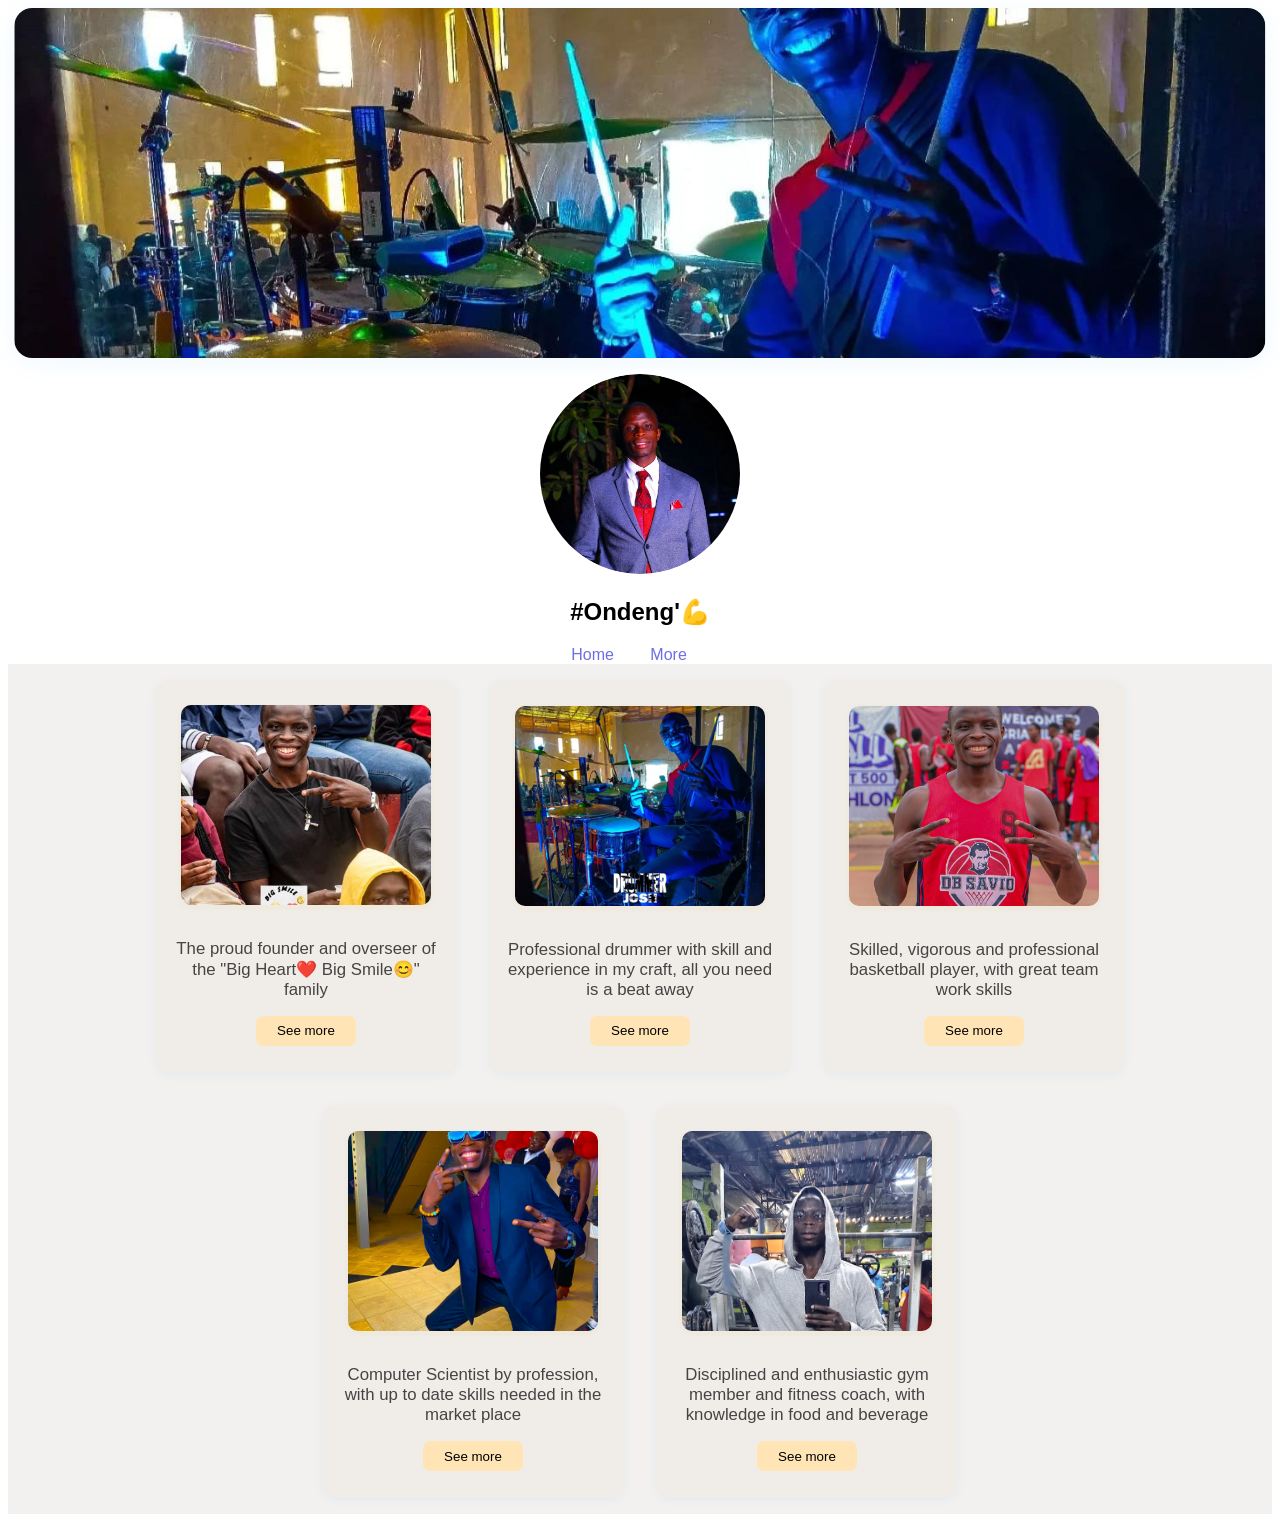
==== index.html @ e4b7d29d "Add files via upload" ====
<!DOCTYPE html>
<html lang="en">
<head>
    <meta charset="UTF-8">
    <meta name="viewport" content="width=device-width, initial-scale=1.0">
    <title>Home</title>
    <link rel="stylesheet" href="style.css">
</head>
<body>
    <div class="top">
        <img class="banner" src="images/IMG-20250420-WA0004- resized.jpg" alt="">
            <div class="profileHeader">
                <img class="profilePic" src="images/profile1.jpg" alt="">
                <h2>#Ondeng'💪</h2>
            </div>
    </div>
    <div class="navBar">
        <a class="home" href="#">Home</a>
        <a class ="more" href="more.html">More</a>
    </div>
    <div class="aboutMe">
        <ul>
            <li class="bhbsFounder">
                <img src="images/pm_1705786225324_cmp.jpg" alt=""><br>
                <p>The proud founder and overseer of the "Big Heart❤️ Big Smile😊" family</p>
                <button class="founderBtn"><a href="more.html">See more</a></button>
            </li>

            <li class="proDrummer">
                <img src="images\IMG-20250420-WA0004.jpg" alt=""><br>
                <p>Professional drummer with skill and experience in my craft, all you need is a beat away</p>
                <button class="drummerBtn"><a href="more.html">See more</a></button>
            </li>

            <li class="bballPlayer">
                <img src="images/WhatsApp Image 2025-10-08 at 18.49.40_791f9d47.jpg" alt=""><br>
                <p>Skilled, vigorous and professional basketball player, with great team work skills</p>
                <button class="playerBtn" ><a href="more.html">See more</a></button>
            </li>

            <li class="ITGuy">
                <img src="images/IMG-20250420-WA0006.jpg" alt=""><br>
                <p>Computer Scientist by profession, with up to date skills needed in the market place</p>
                <button class="ITBtn"><a href="more.html">See more</a></button>
            </li>

            <li class="gymGuy">
                <img class="gymImg" src="images/WhatsApp Image 2025-10-08 at 18.49.15_53863566.jpg" alt=""><br>
                <p>Disciplined and enthusiastic gym member and fitness coach, with knowledge in food and beverage </p>
                <button class="gymBtn"><a href="more.html">See more</a></button>
            </li>
        </ul>
    </div>

    <script>
  window.addEventListener('scroll', function() {
    const topSection = document.querySelector('.profileHeader');
    const body = document.body;
    const scrollY = window.scrollY;

    // When scrolled past 200px (adjust to taste)
    if (scrollY > 300) {
      body.classList.add('scrolled');
    } else {
      body.classList.remove('scrolled');
    }
  });
</script>


</body>
</html>
---- style.css ----
body{
    font-family:'Open Sans', sans-serif;

}
.banner{
    display: block;
    width: 99%;
    height: 350px;
    object-fit: cover;
    object-position: center;
    margin: 0 0 1rem 0;
    background: #e3f2fd;
    border-radius: 18px;
    box-shadow: 0 4px 24px rgba(33,150,243,0.07);
    position: relative;
    left: 50%;
    transform: translateX(-50%);
}

 /* Smooth movement setup */
.top {
  position: relative;
  text-align: center;
  z-index: 10;
}

.profilePic {
  position: relative;
  transition: all 0.6s ease-in-out;
  object-fit: cover;
  z-index: 10;
  width: 200px;
  height: 200px;
    border-radius: 50%;
    margin-top: -70px auto 0 auto;
    /* display: block; */
}

.top h2 {
  position: relative;
  transition: all 0.6s ease-in-out;
}
.scrolled .profileHeader{
    background-color: white;
    top: 0;
    left: 0;
    width: 1000px;
    height: 80px;
    box-shadow: 0 2px 8px white;
    z-index: 999;
    display: flex;
    /* align-items: center; */
    /* justify-content: flex-start;*/
}


/* When scrolled class is added */
.scrolled .profilePic {
  position: fixed;
  display: block;
  top: 15px;
  left: 20px;
  width: 80px;
  height: 80px;
  border-radius: 50%;
  object-fit: cover;
  background-color: white;
  box-shadow: 0 2px 8px white;
  z-index: 1000;
}

.scrolled .profileHeader h2 {
  position: fixed;
  display: block;
  top: 12px;
  left: 110px;
  font-size: 1.4rem;
  background-color: white;
  transition: all 0.6s ease-in-out;
  z-index: 1000;
}


/* NAVBAR */
.navBar{
    display: block;
    text-align: center;
}
.navBar a {
    position: relative;
    left: 5px;
    padding-right: 2rem;
    text-decoration:none;
    color: rgb(111, 111, 228);
}
.navBar a:hover{
    text-decoration: underline;
}


/*ABOUT ME*/
.aboutMe{
    background-color: rgb(243, 241, 239);
    display: flex;
    flex-wrap: wrap;
    gap: 2rem;
    justify-content: center;
}
.aboutMe ul{
    list-style: none;
    padding: 0;
    display: flex;
    flex-wrap: wrap;
    gap: 2rem;
    justify-content: center;
}
.aboutMe li{
    position: relative;
    display: flex;
    flex-direction: column;
    align-items: center;
    width: 270px;
    min-height: 350px;
    border-radius: 14px;
    box-shadow: 0 2px 8px rgba(33,150,243,0.08);
    padding: 1rem 1rem 1.7rem 1rem;
    transition: box-shadow 0.2s;
    background-color: rgb(240, 237, 233);
}
.aboutMe li:hover {
    box-shadow: 0 8px 24px rgba(240, 203, 52, 0.2);
    transform: translateY(-5px);
    transition: all 0.3s ease;
}

.aboutMe .gymGuy .gymImg{
    object-fit: cover;
    object-position: top;
}
.aboutMe li img{
    width: 100%;
    max-width: 250px;
    height: 200px;
    object-fit: cover;
    border-radius: 10px;
    margin-top: auto;
    box-shadow: 0 2px 8px rgba(234, 181, 45, 0.1); 
}

.aboutMe p{
    color: #444;
    font-size: 1.05rem;
    margin: 1rem 0 1rem 0;
    text-align: center;
}

/* LI BUTTONS */
button{
    border: moccasin;
    border-radius: 7px;
    background-color: moccasin;
    width: 100px;
    height: 30px;
}
button a{
    text-decoration: none;
    color: black;
 
}
button:hover{
    animation: blink 2s linear infinite;
}
@keyframes blink{
    0%{scale: 1;}
    50%{scale: 1.2;}
    100%{scale: 1;}
}

/* RESPONSIVE SITE */
/* === Tablet screens (768px – 1024px) === */
@media (min-width: 768px) and (max-width: 1024px) {
  .profilePic {
    width: 160px;
    height: 160px;
    margin-top: -60px;
  }

  .scrolled .profilePic {
    top: 12px;
    left: 18px;
    width: 70px;
    height: 70px;
  }

  .top h2 {
    font-size: 1.4rem;
  }

  .scrolled .profileHeader h2 {
    top: 22px;
    left: 105px;
    font-size: 1.2rem;
  }
}

/* === Mobile devices (up to 767px) === */
@media (max-width: 767px) {
  .profilePic {
    width: 140px;
    height: 140px;
    margin-top: -50px;
  }

  .scrolled .profilePic {
    top: 10px;
    left: 15px;
    width: 65px;
    height: 65px;
  }

  .scrolled .profileHeader h2 {
    top: 20px;
    left: 95px;
    font-size: 1.1rem;
  }
}

/* === Extra Small (up to 480px) === */
@media (max-width: 480px) {
  .profilePic {
    width: 120px;
    height: 120px;
    margin-top: -10px;
  }

  .scrolled .profilePic {
    top: 10px;
    left: 12px;
    width: 55px;
    height: 55px;
  }

  .scrolled .profileHeader h2 {
    top: 18px;
    left: 85px;
    font-size: 1rem;
  }
}
@media (max-width: 1004px) {
  .banner {
    height: 250px;
  }

  .profilePic {
    width: 170px;
    height: 170px;
    margin-top: -10px;
  }

    .scrolled .profilePic {
    top: 22px;  /* make sure it stays visible */
    left: 18px;
    width: 75px;
    height: 75px;
  }

  .top h2 {
    font-size: 1.5rem;
  }

  .scrolled .profileHeader h2 {
    top: 22px;
    left: 95px;
    font-size: 1.2rem;
  }

  .navBar a {
    font-size: 1rem;
    margin: 0 1rem;
  }

  .aboutMe ul {
    gap: 1.5rem;
  }

  .aboutMe li {
    width: 230px;
  }
}

/* === Mobile devices (portrait) === */
@media (max-width: 767px) {
  body {
    font-size: 15px;
  }

  .banner {
    height: 200px;
    border-radius: 0;
  }

  .profilePic {
    width: 140px;
    height: 140px;
    margin-top: -0px;
  }

  .scrolled .profilePic {
    top: 12px; /* prevent clipping at the top */
    left: 15px;
    width: 65px;
    height: 65px;
  }

  .top h2 {
    font-size: 1.3rem;
  }

   .scrolled .profileHeader h2 {
    top: 20px;
    left: 85px;
    font-size: 1.05rem;
  }

  .navBar {
    display: flex;
    justify-content: center;
    gap: 1.2rem;
    flex-wrap: wrap;
  }

  .navBar a {
    font-size: 0.95rem;
  }

  .aboutMe ul {
    flex-direction: column;
    align-items: center;
  }

  .aboutMe li {
    width: 85%;
    min-height: auto;
  }

  .aboutMe li img {
    height: 180px;
  }

  .aboutMe p {
    font-size: 0.95rem;
  }

  button {
    width: 100px;
    height: 32px;
    font-size: 0.9rem;
  }
}

/* === Extra Small (old/small phones) === */
@media (max-width: 480px) {
  .profilePic {
    width: 120px;
    height: 120px;
    margin-top: -5px;
  }

   .scrolled .profilePic {
    top: 10px;
    left: 12px;
    width: 60px;
    height: 60px;
  }
  .top h2 {
    font-size: 1rem;
  }

  .navBar a {
    font-size: 0.9rem;
  }

  .scrolled .profileHeader h2 {
    top: 18px;
    left: 78px;
    font-size: 0.95rem;
  }

  .aboutMe li {
    width: 90%;
  }

  button {
    width: 90px;
    height: 30px;
  }
}



/* MORE PAGE */
.profile{
    position: fixed;
    display: flex;
    align-items: center;
    gap: 20px;
    z-index: 10;
    /* background-color: white; */
    width: 95%;
    padding: 13px;
    border-radius: 10px;
    object-position: center;
    object-fit: cover;
    left: 30px;
}
.profile img{
    border-radius: 50%;
    object-fit: cover;
    width: 130px;
    height: 130px;
}
.profile h2{
    font-size: 25px;
    position: fixed;
    /* display: block; */
    left: 200px;
    top: 60px;
    max-width: fit-content;
}
.moreContainer{
    max-height: fit-content;
    background-color:  rgb(240, 237, 233);
    border-radius: 10px;
    position: relative;
    top: 180px;
    padding-bottom: 100px;
    box-sizing: border-box;
}
/* === Zig-Zag Layout for Image List === */
/* Base container */
.moreContainer ul {
  list-style: none;
  padding: 0;
  margin: 0 auto;
  width: 95%;
  max-width: 1000px;
}

/* Each item */
.moreContainer ul li {
  display: flex;
  align-items: center;
  justify-content: space-between;
  gap: 25px;
  margin: 40px 0;
  background-color: rgb(245, 236, 221);
  border-radius: 10px;
}
.moreContainer ul li:hover{
    transform: translateY(-5px);
    transition: all 0.3s ease;
    box-shadow: 5px 5px 5px 15px rgb(241, 220, 185);
}

/* Images */
.moreContainer ul li img {
  width: 45%;
  max-width: 450px;
  height: auto;
  border-radius: 12px;
  object-fit: cover;
  box-shadow: 0 4px 12px rgba(0, 0, 0, 0.1);
  transition: transform 0.3s ease;
}
.moreContainer ul li img:hover {
  transform: scale(1.03);
}

/* Text */
.moreContainer ul li p {
  width: 45%;
  font-size: 1.1rem;
  color: #333;
  line-height: 1.6;
  padding:10px;
}

/* Zigzag pattern */
.moreContainer ul li:nth-child(odd) {
  flex-direction: row; /* Image left */
}

.moreContainer ul li:nth-child(even) {
  flex-direction: row-reverse; /* Image right */
}

/* FOOTER */

footer {
  position: relative;
  display: flex;
  justify-content: space-between;
  align-items: flex-start;
  background-color: rgb(240, 237, 233);
  padding: 20px 40px;
  border-radius: 10px;
  margin-top: 40px;
  flex-wrap: wrap;
  gap: 2rem;
}

footer div {
  flex: 1;
  min-width: 250px;
}

footer h2 {
  font-size: 1.5rem;
  color: #333;
  margin-bottom: 10px;
}

footer li {
  list-style: none;
  font-size: 1rem;
  line-height: 1.8;
  color: #444;
}

footer a {
  color: rgb(111, 111, 228);
  text-decoration: none;
}

footer a:hover {
  text-decoration: underline;
}

/* --- Medium screens (767px and below) --- */
@media (max-width: 767px) {
  .profile {
    left: 15px;
    gap: 15px;
  }

  .profile img {
    width: 75px;
    height: 75px;
  }

  .profile h2 {
    position: relative;
    font-size: 15px;
    left: 10px;
    top: 0px;
  }

  /* Stack li content vertically */
  .moreContainer ul li {
    flex-direction: column !important;  /* stack vertically */
    align-items: center !important;     /* center everything */
    gap: 10px;
  }

  .moreContainer ul li img,
  .moreContainer ul li p {
    width: 90% !important;              /* responsive width */
  }

  .moreContainer ul li p {
    order: 2 !important;                /* ensure text is below image */
    text-align: center !important;
    font-size: 1rem;
  }
}


/* --- Small screens (600px and below) --- */
@media (max-width: 600px) {
  .profile {
    flex-direction: column;
    align-items: center;
    justify-content: center;
    top: 10px;
    left: 50%;
    transform: translateX(-50%);
    width: 90%;
    gap: 8px;
    padding: 10px;
  }

  .profile img {
    width: 85px;
    height: 85px;
  }

  .profile h2 {
    font-size: 18px;
    text-align: center;
    position: relative;
    left: 0;  /* center text */
    top: 0;
  }

  /* Footer stacking */
  footer {
    flex-direction: column;
    /* align-items: left; */
    text-align: center;
    padding: 20px;
  }

  footer .socials {
    order: 1;
  }

  footer .contact {
    order: 2;
    margin-top: 20px;
  }

  footer div {
    width: 100%;
  }

  footer h2 {
    font-size: 1.2rem;
  }

  footer li {
    font-size: 0.95rem;
    line-height: 1.6;
  }

  footer a {
    display: inline-block;
    word-break: break-word;
  }
}

/* --- Extra small devices (below 400px) --- */
@media (max-width: 400px) {
  .profile img {
    width: 70px;
    height: 70px;
  }

  .profile h2 {
    font-size: 16px;
  }

  .moreContainer ul li img,
  .moreContainer ul li p {
    width: 95%;
  }

  .moreContainer ul li p {
    font-size: 0.9rem;
  }
}
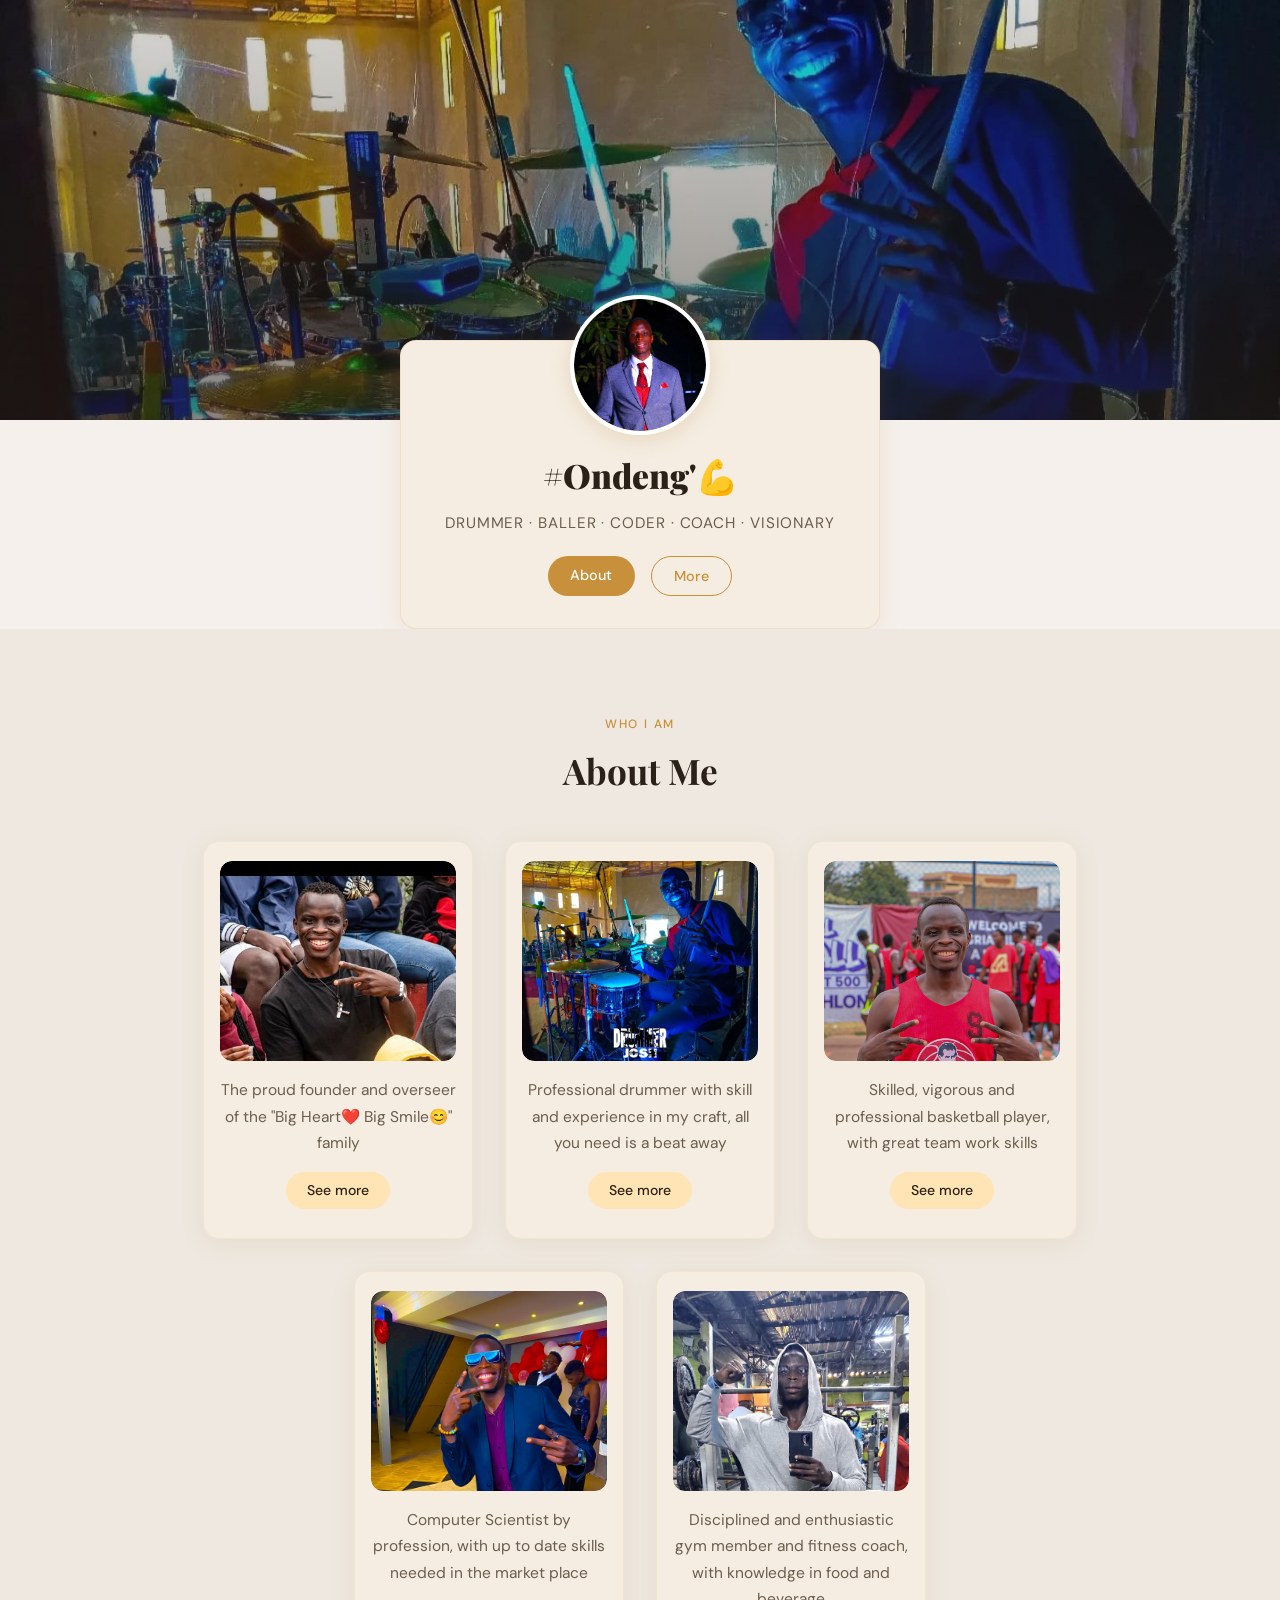
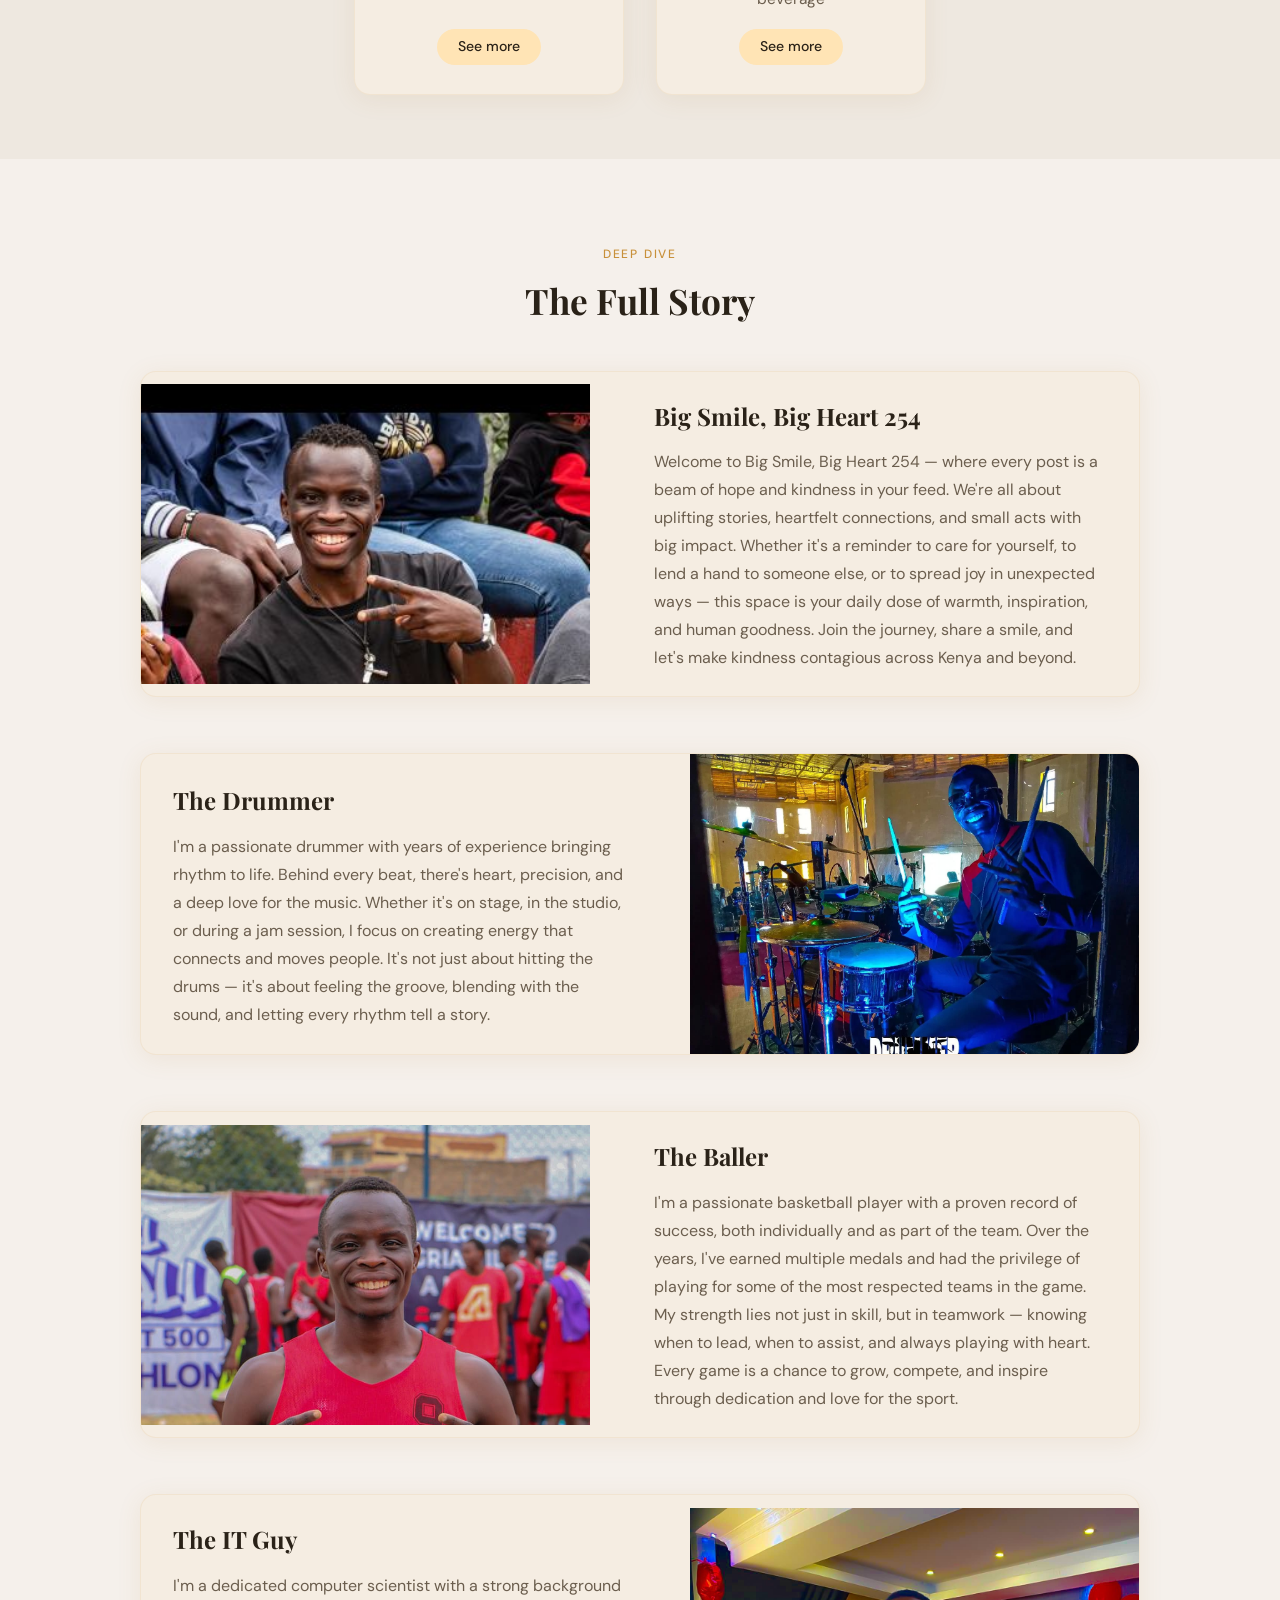
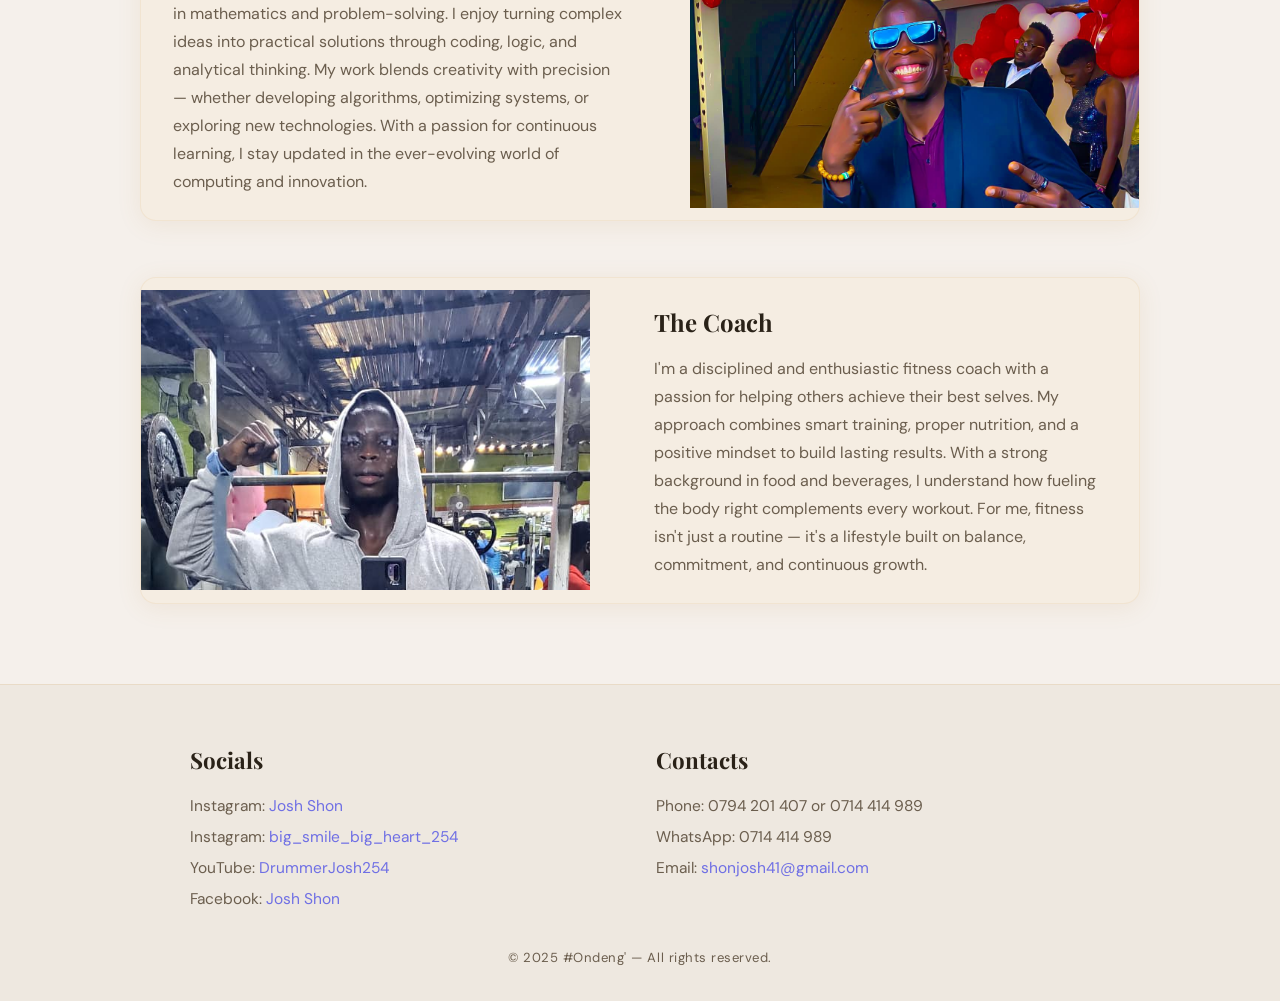
==== commit a65070f1: "Add files via upload" ====
--- a/index.html
+++ b/index.html
@@ -1,72 +1,228 @@
 <!DOCTYPE html>
 <html lang="en">
 <head>
-    <meta charset="UTF-8">
-    <meta name="viewport" content="width=device-width, initial-scale=1.0">
-    <title>Home</title>
-    <link rel="stylesheet" href="style.css">
+  <meta charset="UTF-8">
+  <meta name="viewport" content="width=device-width, initial-scale=1.0">
+  <title>#Ondeng' | Portfolio</title>
+  <link rel="stylesheet" href="styles.css">
+  <link href="https://fonts.googleapis.com/css2?family=Playfair+Display:wght@700;900&family=DM+Sans:wght@300;400;500&display=swap" rel="stylesheet">
 </head>
 <body>
-    <div class="top">
-        <img class="banner" src="images/IMG-20250420-WA0004- resized.jpg" alt="">
-            <div class="profileHeader">
-                <img class="profilePic" src="images/profile1.jpg" alt="">
-                <h2>#Ondeng'💪</h2>
-            </div>
-    </div>
-    <div class="navBar">
-        <a class="home" href="#">Home</a>
-        <a class ="more" href="more.html">More</a>
-    </div>
-    <div class="aboutMe">
+
+  <!-- ═══════════════════════════════════════════
+       FIXED NAV (appears on scroll)
+  ═══════════════════════════════════════════ -->
+  <header class="stickyNav" id="stickyNav">
+    <div class="stickyNav__inner">
+      <div class="stickyNav__profile">
+        <img src="../images/profile1.jpg" alt="Ondeng profile" class="stickyNav__pic">
+        <span class="stickyNav__name">#Ondeng'💪</span>
+      </div>
+      <nav class="stickyNav__links">
+        <a href="#home">Home</a>
+        <a href="#about">About</a>
+        <a href="#more">More</a>
+        <a href="#contact">Contact</a>
+      </nav>
+    </div>
+  </header>
+
+  <!-- HEADER -->
+  <section class="hero" id="home">
+    <div class="hero__bannerWrap">
+      <img class="hero__banner" src="../images/IMG-20250420-WA0004- resized.jpg" alt="Banner">
+      <div class="hero__bannerOverlay"></div>
+    </div>
+    <div class="hero__profileCard">
+      <img class="hero__pic" src="../images/profile1.jpg" alt="Profile">
+      <h1 class="hero__name">#Ondeng'💪</h1>
+      <p class="hero__tagline">Drummer · Baller · Coder · Coach · Visionary</p>
+      <div class="hero__navLinks">
+        <a href="#about">About</a>
+        <a href="#more">More</a>
+      </div>
+    </div>
+  </section>
+
+<!-- ABOUT ME -->
+  <section class="about" id="about">
+    <div class="section__header">
+      <span class="section__label">Who I Am</span>
+      <h2 class="section__title">About Me</h2>
+    </div>
+    <ul class="about__grid">
+
+      <li class="about__card bhbsFounder">
+        <div class="about__imgWrap">
+          <img src="../images/pm_1705786225324_cmp.jpg" alt="BHBS Founder">
+        </div>
+        <p>The proud founder and overseer of the "Big Heart❤️ Big Smile😊" family</p>
+        <a href="#bhbs" class="card__btn">See more</a>
+      </li>
+
+      <li class="about__card proDrummer">
+        <div class="about__imgWrap">
+          <img src="../images/IMG-20250420-WA0004.jpg" alt="Drummer">
+        </div>
+        <p>Professional drummer with skill and experience in my craft, all you need is a beat away</p>
+        <a href="#drummer" class="card__btn">See more</a>
+      </li>
+
+      <li class="about__card bballPlayer">
+        <div class="about__imgWrap">
+          <img src="../images/WhatsApp Image 2025-10-08 at 18.49.40_791f9d47.jpg" alt="Basketball Player">
+        </div>
+        <p>Skilled, vigorous and professional basketball player, with great team work skills</p>
+        <a href="#bball" class="card__btn">See more</a>
+      </li>
+
+      <li class="about__card ITGuy">
+        <div class="about__imgWrap">
+          <img src="../images/IMG-20250420-WA0006.jpg" alt="IT Guy">
+        </div>
+        <p>Computer Scientist by profession, with up to date skills needed in the market place</p>
+        <a href="#it" class="card__btn">See more</a>
+      </li>
+
+      <li class="about__card gymGuy">
+        <div class="about__imgWrap">
+          <img src="../images/WhatsApp Image 2025-10-08 at 18.49.15_53863566.jpg" alt="Fitness Coach">
+        </div>
+        <p>Disciplined and enthusiastic gym member and fitness coach, with knowledge in food and beverage</p>
+        <a href="#gym" class="card__btn">See more</a>
+      </li>
+
+    </ul>
+  </section>
+
+<!-- MORE -->
+  <section class="more" id="more">
+    <div class="section__header">
+      <span class="section__label">Deep Dive</span>
+      <h2 class="section__title">The Full Story</h2>
+    </div>
+
+    <ul class="more__list">
+
+      <li class="more__item" id="bhbs">
+        <div class="more__imgWrap">
+          <img src="../images/pm_1705786225324_cmp.jpg" alt="Big Smile Big Heart 254">
+        </div>
+        <div class="more__text">
+          <h3>Big Smile, Big Heart 254</h3>
+          <p>Welcome to Big Smile, Big Heart 254 — 
+            where every post is a beam of hope and kindness in your feed. 
+            We're all about uplifting stories, heartfelt connections, 
+            and small acts with big impact. Whether it's a reminder to care for yourself, 
+            to lend a hand to someone else, or to spread joy in unexpected ways — 
+            this space is your daily dose of warmth, inspiration, and human goodness. 
+            Join the journey, share a smile, and let's make kindness contagious 
+            across Kenya and beyond.
+          </p>
+        </div>
+      </li>
+
+      <li class="more__item" id="drummer">
+        <div class="more__imgWrap">
+          <img src="../images/IMG-20250420-WA0004.jpg" alt="Drummer">
+        </div>
+        <div class="more__text">
+          <h3>The Drummer</h3>
+          <p>I'm a passionate drummer with years of experience bringing rhythm to life. Behind every beat, there's heart, precision, and a deep love for the music. Whether it's on stage, in the studio, or during a jam session, I focus on creating energy that connects and moves people. It's not just about hitting the drums — it's about feeling the groove, blending with the sound, and letting every rhythm tell a story.</p>
+        </div>
+      </li>
+
+      <li class="more__item" id="bball">
+        <div class="more__imgWrap">
+          <img src="../images/WhatsApp Image 2025-10-08 at 18.49.40_791f9d47.jpg" alt="Basketball Player">
+        </div>
+        <div class="more__text">
+          <h3>The Baller</h3>
+          <p>I'm a passionate basketball player with a proven record of success, both individually and as part of the team. Over the years, I've earned multiple medals and had the privilege of playing for some of the most respected teams in the game. My strength lies not just in skill, but in teamwork — knowing when to lead, when to assist, and always playing with heart. Every game is a chance to grow, compete, and inspire through dedication and love for the sport.</p>
+        </div>
+      </li>
+
+      <li class="more__item" id="it">
+        <div class="more__imgWrap">
+          <img src="../images/IMG-20250420-WA0006.jpg" alt="Computer Scientist">
+        </div>
+        <div class="more__text">
+          <h3>The IT Guy</h3>
+          <p>I'm a dedicated computer scientist with a strong background in mathematics and problem-solving. I enjoy turning complex ideas into practical solutions through coding, logic, and analytical thinking. My work blends creativity with precision — whether developing algorithms, optimizing systems, or exploring new technologies. With a passion for continuous learning, I stay updated in the ever-evolving world of computing and innovation.</p>
+        </div>
+      </li>
+
+      <li class="more__item" id="gym">
+        <div class="more__imgWrap">
+          <img src="../images/WhatsApp Image 2025-10-08 at 18.49.15_53863566.jpg" alt="Fitness Coach">
+        </div>
+        <div class="more__text">
+          <h3>The Coach</h3>
+          <p>I'm a disciplined and enthusiastic fitness coach with a passion for helping others achieve their best selves. My approach combines smart training, proper nutrition, and a positive mindset to build lasting results. With a strong background in food and beverages, I understand how fueling the body right complements every workout. For me, fitness isn't just a routine — it's a lifestyle built on balance, commitment, and continuous growth.</p>
+        </div>
+      </li>
+
+    </ul>
+  </section>
+
+<!-- FOOTER CONTACTS -->
+  <footer class="footer" id="contact">
+    <div class="footer__inner">
+      <div class="footer__socials">
+        <h2>Socials</h2>
         <ul>
-            <li class="bhbsFounder">
-                <img src="images/pm_1705786225324_cmp.jpg" alt=""><br>
-                <p>The proud founder and overseer of the "Big Heart❤️ Big Smile😊" family</p>
-                <button class="founderBtn"><a href="more.html">See more</a></button>
-            </li>
-
-            <li class="proDrummer">
-                <img src="images\IMG-20250420-WA0004.jpg" alt=""><br>
-                <p>Professional drummer with skill and experience in my craft, all you need is a beat away</p>
-                <button class="drummerBtn"><a href="more.html">See more</a></button>
-            </li>
-
-            <li class="bballPlayer">
-                <img src="images/WhatsApp Image 2025-10-08 at 18.49.40_791f9d47.jpg" alt=""><br>
-                <p>Skilled, vigorous and professional basketball player, with great team work skills</p>
-                <button class="playerBtn" ><a href="more.html">See more</a></button>
-            </li>
-
-            <li class="ITGuy">
-                <img src="images/IMG-20250420-WA0006.jpg" alt=""><br>
-                <p>Computer Scientist by profession, with up to date skills needed in the market place</p>
-                <button class="ITBtn"><a href="more.html">See more</a></button>
-            </li>
-
-            <li class="gymGuy">
-                <img class="gymImg" src="images/WhatsApp Image 2025-10-08 at 18.49.15_53863566.jpg" alt=""><br>
-                <p>Disciplined and enthusiastic gym member and fitness coach, with knowledge in food and beverage </p>
-                <button class="gymBtn"><a href="more.html">See more</a></button>
-            </li>
+          <li>Instagram: <a href="https://www.instagram.com/joshshon/">Josh Shon</a></li>
+          <li>Instagram: <a href="https://www.instagram.com/big_smile_big_heart_254/">big_smile_big_heart_254</a></li>
+          <li>YouTube: <a href="https://www.youtube.com/@drummerjosh4453">DrummerJosh254</a></li>
+          <li>Facebook: <a href="https://www.facebook.com/josh.shon">Josh Shon</a></li>
         </ul>
-    </div>
-
-    <script>
-  window.addEventListener('scroll', function() {
-    const topSection = document.querySelector('.profileHeader');
-    const body = document.body;
-    const scrollY = window.scrollY;
-
-    // When scrolled past 200px (adjust to taste)
-    if (scrollY > 300) {
-      body.classList.add('scrolled');
-    } else {
-      body.classList.remove('scrolled');
-    }
-  });
-</script>
-
+      </div>
+      <div class="footer__contact">
+        <h2>Contacts</h2>
+        <ul>
+          <li>Phone: 0794 201 407 or 0714 414 989</li>
+          <li>WhatsApp: 0714 414 989</li>
+          <li>Email: <a href="mailto:shonjosh41@gmail.com">shonjosh41@gmail.com</a></li>
+        </ul>
+      </div>
+    </div>
+    <p class="footer__copy">© 2025 #Ondeng' — All rights reserved.</p>
+  </footer>
+
+  <script>
+    // Sticky nav on scroll
+    const nav = document.getElementById('stickyNav');
+    window.addEventListener('scroll', () => {
+      if (window.scrollY > 320) {
+        nav.classList.add('stickyNav--visible');
+      } else {
+        nav.classList.remove('stickyNav--visible');
+      }
+    });
+
+    // Smooth scroll for anchor links
+    document.querySelectorAll('a[href^="#"]').forEach(anchor => {
+      anchor.addEventListener('click', function(e) {
+        const target = document.querySelector(this.getAttribute('href'));
+        if (target) {
+          e.preventDefault();
+          target.scrollIntoView({ behavior: 'smooth' });
+        }
+      });
+    });
+
+    // Scroll reveal for cards and more items
+    const revealEls = document.querySelectorAll('.about__card, .more__item');
+    const observer = new IntersectionObserver((entries) => {
+      entries.forEach(entry => {
+        if (entry.isIntersecting) {
+          entry.target.classList.add('revealed');
+          observer.unobserve(entry.target);
+        }
+      });
+    }, { threshold: 0.12 });
+    revealEls.forEach(el => observer.observe(el));
+  </script>
 
 </body>
-</html>+</html>
--- a/styles.css
+++ b/styles.css
@@ -0,0 +1,685 @@
+@import url('https://fonts.googleapis.com/css2?family=Playfair+Display:wght@700;900&family=DM+Sans:wght@300;400;500&display=swap');
+
+:root {
+  --clr-bg:        #f5f0eb;
+  --clr-surface:   #eee8e0;
+  --clr-card:      #f5ede2;
+  --clr-accent:    #c8903a;
+  --clr-accent2:   #8b5e27;
+  --clr-text:      #2a2218;
+  --clr-muted:     #6b5e4e;
+  --clr-link:      #6f6fe4;
+  --clr-white:     #ffffff;
+  --clr-nav-bg:    rgba(245, 240, 235, 0.96);
+
+  --font-display:  'Playfair Display', Georgia, serif;
+  --font-body:     'DM Sans', 'Open Sans', sans-serif;
+
+  --radius-card:   16px;
+  --radius-img:    12px;
+  --shadow-card:   0 4px 24px rgba(180, 130, 60, 0.10);
+  --shadow-hover:  0 12px 36px rgba(180, 130, 60, 0.18);
+  --transition:    0.3s ease;
+}
+
+*, *::before, *::after {
+  box-sizing: border-box;
+  margin: 0;
+  padding: 0;
+}
+
+html {
+  scroll-behavior: smooth;
+}
+
+body {
+  font-family: var(--font-body);
+  background-color: var(--clr-bg);
+  color: var(--clr-text);
+  font-size: 16px;
+  line-height: 1.7;
+}
+
+ul { list-style: none; }
+
+a {
+  color: var(--clr-link);
+  text-decoration: none;
+}
+a:hover { text-decoration: underline; }
+
+img {
+  display: block;
+  max-width: 100%;
+}
+
+
+.stickyNav {
+  position: fixed;
+  top: 0;
+  left: 0;
+  width: 100%;
+  z-index: 1000;
+  background: var(--clr-nav-bg);
+  backdrop-filter: blur(10px);
+  border-bottom: 1px solid rgba(200, 144, 58, 0.18);
+  padding: 0 2rem;
+  height: 70px;
+  display: flex;
+  align-items: center;
+
+  opacity: 0;
+  transform: translateY(-100%);
+  transition: opacity 0.4s ease, transform 0.4s ease;
+  pointer-events: none;
+}
+
+.stickyNav--visible {
+  opacity: 1;
+  transform: translateY(0);
+  pointer-events: all;
+}
+
+.stickyNav__inner {
+  width: 100%;
+  max-width: 1100px;
+  margin: 0 auto;
+  display: flex;
+  align-items: center;
+  justify-content: space-between;
+}
+
+.stickyNav__profile {
+  display: flex;
+  align-items: center;
+  gap: 12px;
+}
+
+.stickyNav__pic {
+  width: 44px;
+  height: 44px;
+  border-radius: 50%;
+  object-fit: cover;
+  border: 2px solid var(--clr-accent);
+}
+
+.stickyNav__name {
+  font-family: var(--font-display);
+  font-size: 1.1rem;
+  color: var(--clr-text);
+  font-weight: 700;
+}
+
+.stickyNav__links {
+  display: flex;
+  gap: 2rem;
+}
+
+.stickyNav__links a {
+  font-size: 0.9rem;
+  font-weight: 500;
+  color: var(--clr-muted);
+  text-decoration: none;
+  letter-spacing: 0.04em;
+  transition: color var(--transition);
+}
+.stickyNav__links a:hover {
+  color: var(--clr-accent);
+  text-decoration: none;
+}
+
+.hero {
+  position: relative;
+  width: 100%;
+  min-height: 520px;
+  overflow: hidden;
+}
+
+.hero__bannerWrap {
+  position: relative;
+  width: 100%;
+  height: 420px;
+}
+
+.hero__banner {
+  width: 100%;
+  height: 100%;
+  object-fit: cover;
+  object-position: center;
+  display: block;
+}
+
+.hero__bannerOverlay {
+  position: absolute;
+  inset: 0;
+  background: linear-gradient(
+    to bottom,
+    rgba(42, 34, 24, 0.18) 0%,
+    rgba(42, 34, 24, 0.55) 100%
+  );
+}
+
+.hero__profileCard {
+  position: relative;
+  z-index: 2;
+  display: flex;
+  flex-direction: column;
+  align-items: center;
+  margin: -80px auto 0 auto;
+  max-width: 480px;
+  background: var(--clr-card);
+  border-radius: var(--radius-card);
+  box-shadow: var(--shadow-card);
+  padding: 1.5rem 2rem 2rem 2rem;
+  text-align: center;
+  border: 1px solid rgba(200, 144, 58, 0.15);
+}
+
+.hero__pic {
+  width: 140px;
+  height: 140px;
+  border-radius: 50%;
+  object-fit: cover;
+  border: 4px solid var(--clr-white);
+  box-shadow: 0 4px 20px rgba(180, 130, 60, 0.22);
+  margin-top: -70px;
+}
+
+.hero__name {
+  font-family: var(--font-display);
+  font-size: 2.1rem;
+  font-weight: 900;
+  color: var(--clr-text);
+  margin-top: 0.75rem;
+}
+
+.hero__tagline {
+  font-size: 0.95rem;
+  color: var(--clr-muted);
+  letter-spacing: 0.06em;
+  text-transform: uppercase;
+  margin-top: 0.4rem;
+}
+
+.hero__navLinks {
+  display: flex;
+  gap: 1rem;
+  margin-top: 1.2rem;
+}
+
+.hero__navLinks a {
+  display: inline-block;
+  padding: 0.45rem 1.4rem;
+  border-radius: 30px;
+  font-size: 0.9rem;
+  font-weight: 500;
+  text-decoration: none;
+  transition: background var(--transition), color var(--transition);
+}
+
+.hero__navLinks a:first-child {
+  background: var(--clr-accent);
+  color: var(--clr-white);
+}
+.hero__navLinks a:first-child:hover {
+  background: var(--clr-accent2);
+  text-decoration: none;
+}
+
+.hero__navLinks a:last-child {
+  background: transparent;
+  color: var(--clr-accent);
+  border: 1.5px solid var(--clr-accent);
+}
+.hero__navLinks a:last-child:hover {
+  background: var(--clr-accent);
+  color: var(--clr-white);
+  text-decoration: none;
+}
+
+.section__header {
+  text-align: center;
+  margin-bottom: 2.5rem;
+}
+
+.section__label {
+  display: inline-block;
+  font-size: 0.75rem;
+  font-weight: 500;
+  letter-spacing: 0.15em;
+  text-transform: uppercase;
+  color: var(--clr-accent);
+  margin-bottom: 0.4rem;
+}
+
+.section__title {
+  font-family: var(--font-display);
+  font-size: 2.2rem;
+  font-weight: 700;
+  color: var(--clr-text);
+}
+
+/* ABOUT */
+.about {
+  background-color: var(--clr-surface);
+  padding: 5rem 1.5rem 4rem 1.5rem;
+}
+
+.about__grid {
+  display: flex;
+  flex-wrap: wrap;
+  gap: 2rem;
+  justify-content: center;
+  max-width: 1100px;
+  margin: 0 auto;
+}
+
+/* Scroll-reveal: cards start hidden */
+.about__card {
+  position: relative;
+  display: flex;
+  flex-direction: column;
+  align-items: center;
+  width: 270px;
+  min-height: 380px;
+  background-color: var(--clr-card);
+  border-radius: var(--radius-card);
+  box-shadow: var(--shadow-card);
+  padding: 1.2rem 1rem 1.8rem 1rem;
+  border: 1px solid rgba(200, 144, 58, 0.10);
+
+  opacity: 0;
+  transform: translateY(30px);
+  transition: opacity 0.55s ease, transform 0.55s ease,
+              box-shadow var(--transition);
+}
+
+.about__card.revealed {
+  opacity: 1;
+  transform: translateY(0);
+}
+
+.about__card:hover {
+  box-shadow: var(--shadow-hover);
+  transform: translateY(-6px);
+}
+
+.about__imgWrap {
+  width: 100%;
+  overflow: hidden;
+  border-radius: var(--radius-img);
+}
+
+.about__card img {
+  width: 100%;
+  height: 200px;
+  object-fit: cover;
+  object-position: top;
+  border-radius: var(--radius-img);
+  transition: transform 0.4s ease;
+}
+
+.about__card.bballPlayer img {
+  object-position: center 20%;
+}
+
+.more__item#bball .more__imgWrap img {
+  object-position: center 20%;
+}
+
+.about__card:hover img {
+  transform: scale(1.04);
+}
+
+.about__card p {
+  color: var(--clr-muted);
+  font-size: 0.97rem;
+  margin: 1rem 0;
+  text-align: center;
+  flex: 1;
+}
+
+/* Card button */
+.card__btn {
+  display: inline-block;
+  padding: 0.4rem 1.3rem;
+  border-radius: 30px;
+  background-color: moccasin;
+  color: var(--clr-text);
+  font-size: 0.88rem;
+  font-weight: 500;
+  text-decoration: none;
+  transition: background var(--transition), transform var(--transition);
+  animation: none;
+  border: none;
+  cursor: pointer;
+}
+.card__btn:hover {
+  background-color: var(--clr-accent);
+  color: var(--clr-white);
+  transform: scale(1.08);
+  text-decoration: none;
+}
+
+/* MORE */
+.more {
+  background-color: var(--clr-bg);
+  padding: 5rem 1.5rem 5rem 1.5rem;
+}
+
+.more__list {
+  max-width: 1000px;
+  margin: 0 auto;
+  display: flex;
+  flex-direction: column;
+  gap: 3.5rem;
+}
+
+.more__item {
+  display: flex;
+  align-items: center;
+  gap: 3rem;
+  background-color: var(--clr-card);
+  border-radius: var(--radius-card);
+  overflow: hidden;
+  box-shadow: var(--shadow-card);
+  border: 1px solid rgba(200, 144, 58, 0.10);
+
+  opacity: 0;
+  transform: translateY(30px);
+  transition: opacity 0.6s ease, transform 0.6s ease,
+  box-shadow var(--transition);
+}
+
+.more__item.revealed {
+  opacity: 1;
+  transform: translateY(0);
+}
+
+.more__item:hover {
+  box-shadow: var(--shadow-hover);
+  transform: translateY(-5px);
+}
+
+/* Zigzag: odd = image left, even = image right */
+.more__item:nth-child(odd)  { flex-direction: row; }
+.more__item:nth-child(even) { flex-direction: row-reverse; }
+
+.more__imgWrap {
+  flex: 0 0 45%;
+  max-width: 450px;
+  overflow: hidden;
+}
+
+.more__imgWrap img {
+  width: 100%;
+  height: 300px;
+  object-fit: cover;
+  object-position: top;
+  transition: transform 0.4s ease;
+}
+.more__item:hover .more__imgWrap img {
+  transform: scale(1.04);
+}
+
+.more__text {
+  flex: 1;
+  padding: 1.5rem 2rem 1.5rem 1rem;
+}
+
+.more__item:nth-child(even) .more__text {
+  padding: 1.5rem 1rem 1.5rem 2rem;
+}
+
+.more__text h3 {
+  font-family: var(--font-display);
+  font-size: 1.5rem;
+  font-weight: 700;
+  color: var(--clr-text);
+  margin-bottom: 0.75rem;
+}
+
+.more__text p {
+  font-size: 1rem;
+  color: var(--clr-muted);
+  line-height: 1.75;
+}
+
+/* FOOTER */
+.footer {
+  background-color: var(--clr-surface);
+  padding: 3.5rem 2rem 2rem 2rem;
+  border-top: 1px solid rgba(200, 144, 58, 0.15);
+}
+
+.footer__inner {
+  display: flex;
+  justify-content: space-between;
+  align-items: flex-start;
+  flex-wrap: wrap;
+  gap: 2rem;
+  max-width: 900px;
+  margin: 0 auto 2rem auto;
+}
+
+.footer__socials,
+.footer__contact {
+  flex: 1;
+  min-width: 240px;
+}
+
+.footer h2 {
+  font-family: var(--font-display);
+  font-size: 1.4rem;
+  color: var(--clr-text);
+  margin-bottom: 0.75rem;
+}
+
+.footer li {
+  font-size: 0.97rem;
+  line-height: 2;
+  color: var(--clr-muted);
+}
+
+.footer a {
+  color: var(--clr-link);
+  text-decoration: none;
+}
+.footer a:hover { text-decoration: underline; }
+
+.footer__copy {
+  text-align: center;
+  font-size: 0.82rem;
+  color: var(--clr-muted);
+  letter-spacing: 0.04em;
+  margin-top: 1rem;
+}
+
+/* RESPONSIVE DESIGN */
+@media (min-width: 768px) and (max-width: 1024px) {
+
+  .hero__bannerWrap { height: 340px; }
+
+  .hero__profileCard {
+    margin-top: -70px;
+    padding: 1.2rem 1.5rem 1.8rem 1.5rem;
+  }
+
+  .hero__pic {
+    width: 120px;
+    height: 120px;
+    margin-top: -60px;
+  }
+
+  .hero__name { font-size: 1.8rem; }
+
+  .about__card { width: 230px; }
+
+  .more__imgWrap img { height: 260px; }
+
+  .stickyNav__links { gap: 1.4rem; }
+}
+
+
+@media (max-width: 767px) {
+
+  body { font-size: 15px; }
+
+  /* Nav */
+  .stickyNav { padding: 0 1rem; height: 60px; }
+  .stickyNav__name { font-size: 1rem; }
+  .stickyNav__links { gap: 1rem; }
+  .stickyNav__links a { font-size: 0.82rem; }
+  .stickyNav__pic { width: 36px; height: 36px; }
+
+  /* Hero */
+  .hero__bannerWrap { height: 240px; }
+  .hero__banner { border-radius: 0; }
+
+  .hero__profileCard {
+    margin-top: -55px;
+    max-width: 90%;
+    padding: 1rem 1.2rem 1.5rem;
+  }
+
+  .hero__pic {
+    width: 110px;
+    height: 110px;
+    margin-top: -55px;
+  }
+
+  .hero__name { font-size: 1.5rem; }
+  .hero__tagline { font-size: 0.82rem; }
+
+  /* About */
+  .about { padding: 3.5rem 1rem 3rem 1rem; }
+  .about__grid {
+    flex-direction: column;
+    align-items: center;
+  }
+  .about__card {
+    width: 85%;
+    min-height: auto;
+  }
+  .about__card img { height: 180px; }
+  .about__card p { font-size: 0.93rem; }
+
+  /* More */
+  .more { padding: 3.5rem 1rem 3rem 1rem; }
+  .more__list { gap: 2.5rem; }
+
+  .more__item,
+  .more__item:nth-child(odd),
+  .more__item:nth-child(even) {
+    flex-direction: column !important;
+    align-items: center;
+  }
+
+  .more__imgWrap {
+    flex: none;
+    width: 100%;
+    max-width: 100%;
+  }
+  .more__imgWrap img { height: 220px; }
+
+  .more__text,
+  .more__item:nth-child(even) .more__text {
+    padding: 1rem 1.2rem 1.4rem 1.2rem;
+    text-align: center;
+  }
+
+  .more__text h3 { font-size: 1.25rem; }
+  .more__text p { font-size: 0.95rem; }
+
+  /* Section headers */
+  .section__title { font-size: 1.7rem; }
+
+  /* Footer */
+  .footer { padding: 2.5rem 1.2rem 1.5rem; }
+  .footer__inner { flex-direction: column; }
+}
+
+
+@media (max-width: 600px) {
+
+  .stickyNav__links { gap: 0.8rem; }
+  .stickyNav__links a { font-size: 0.78rem; }
+
+  .hero__bannerWrap { height: 200px; }
+
+  .hero__profileCard {
+    max-width: 95%;
+    padding: 0.9rem 1rem 1.3rem;
+    margin-top: -45px;
+  }
+
+  .hero__pic {
+    width: 95px;
+    height: 95px;
+    margin-top: -48px;
+  }
+
+  .hero__name { font-size: 1.3rem; }
+
+  .about__card { width: 90%; }
+}
+
+
+@media (max-width: 480px) {
+
+  .stickyNav { height: 54px; padding: 0 0.8rem; }
+  .stickyNav__pic { width: 32px; height: 32px; }
+  .stickyNav__name { font-size: 0.9rem; }
+  .stickyNav__links a { font-size: 0.75rem; letter-spacing: 0; }
+
+  .hero__bannerWrap { height: 170px; }
+
+  .hero__profileCard {
+    margin-top: -40px;
+    padding: 0.8rem 0.9rem 1.2rem;
+  }
+
+  .hero__pic {
+    width: 82px;
+    height: 82px;
+    margin-top: -42px;
+  }
+
+  .hero__name { font-size: 1.15rem; }
+  .hero__tagline { font-size: 0.75rem; }
+
+  .hero__navLinks a { padding: 0.38rem 1rem; font-size: 0.82rem; }
+
+  .about__card { width: 95%; }
+  .about__card img { height: 160px; }
+
+  .more__imgWrap img { height: 180px; }
+  .more__text h3 { font-size: 1.1rem; }
+
+  .section__title { font-size: 1.45rem; }
+
+  .footer h2 { font-size: 1.2rem; }
+  .footer li { font-size: 0.9rem; }
+}
+
+
+@media (max-width: 400px) {
+
+  .stickyNav__links { gap: 0.6rem; }
+  .stickyNav__links a { font-size: 0.7rem; }
+
+  .hero__pic {
+    width: 72px;
+    height: 72px;
+    margin-top: -36px;
+  }
+
+  .hero__name { font-size: 1rem; }
+
+  .about__card { width: 98%; }
+
+  .more__imgWrap img { height: 160px; }
+  .more__text p { font-size: 0.88rem; }
+
+  .card__btn { padding: 0.35rem 1rem; font-size: 0.82rem; }
+}
